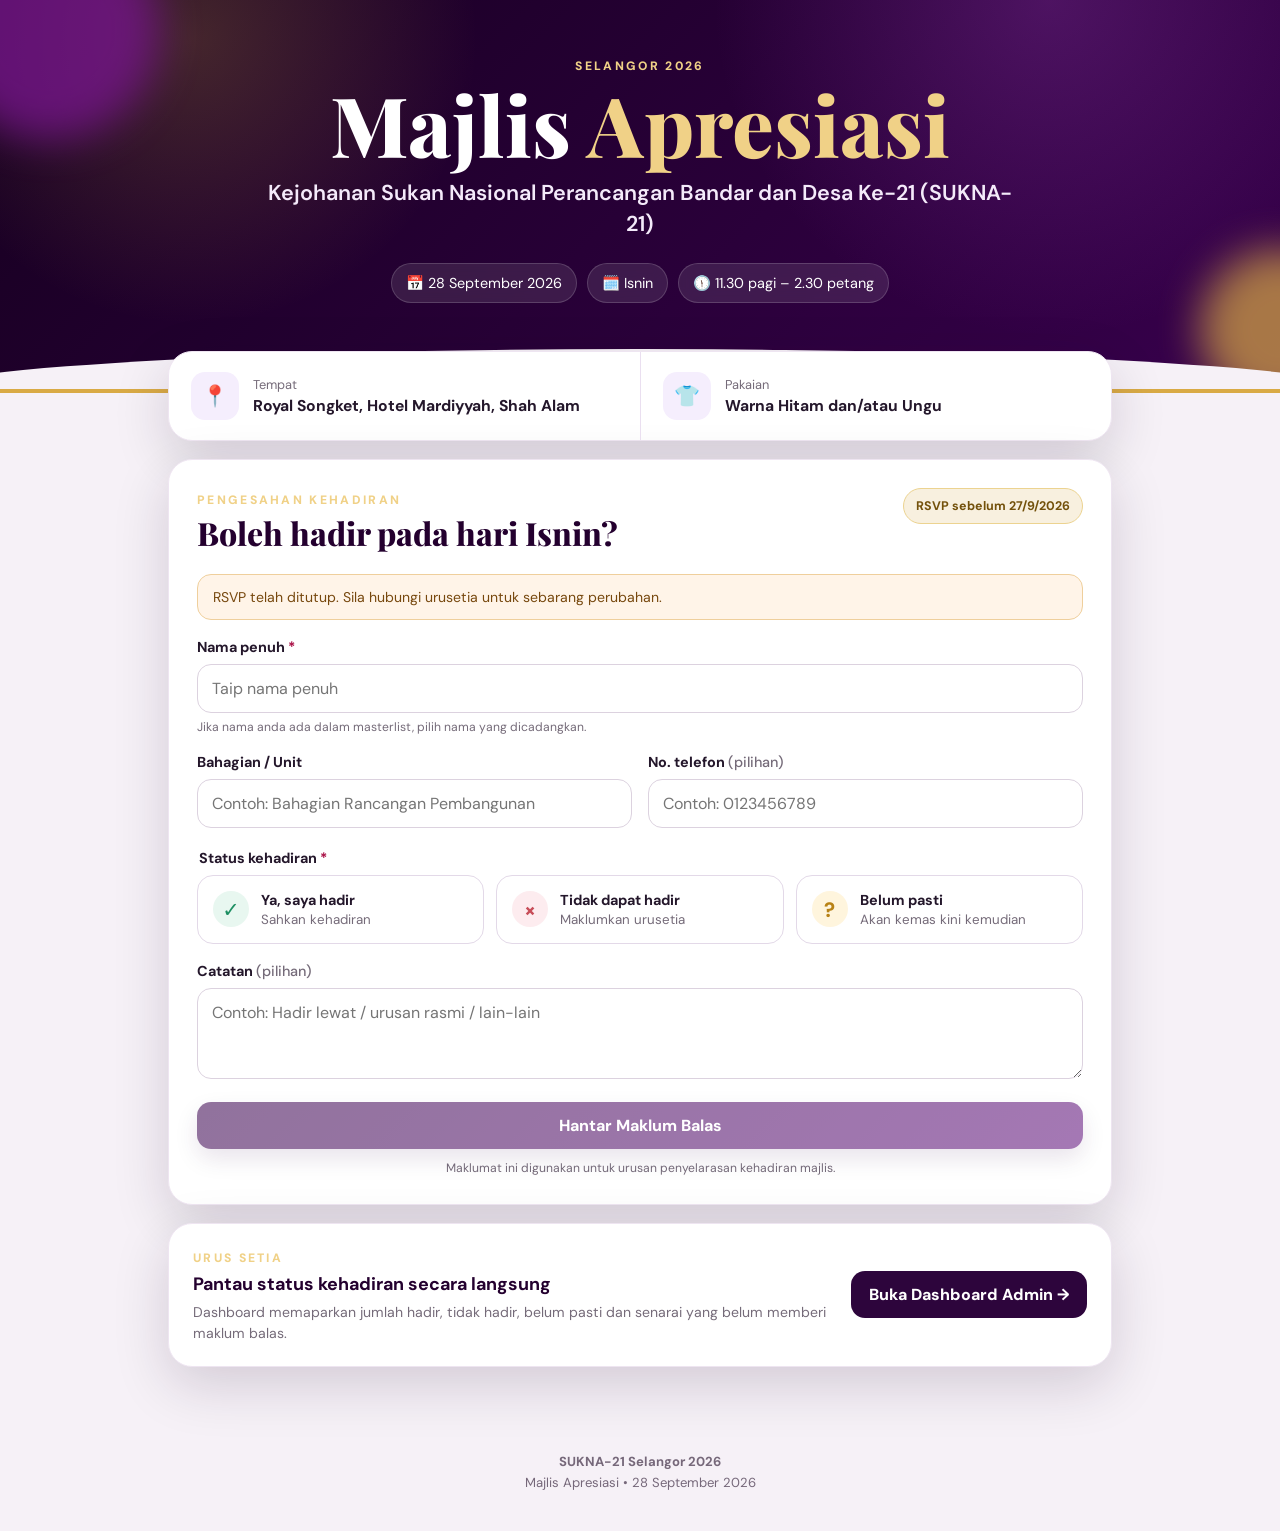
==== index.html @ e572989f "Add files via upload" ====
<!doctype html>
<html lang="ms">
<head>
  <meta charset="utf-8">
  <meta name="viewport" content="width=device-width,initial-scale=1,viewport-fit=cover">
  <meta name="theme-color" content="#21002f">
  <title>RSVP Majlis Apresiasi SUKNA-21</title>
  <meta name="description" content="Pengesahan kehadiran Majlis Apresiasi SUKNA-21 Selangor 2026.">
  <link rel="preconnect" href="https://fonts.googleapis.com">
  <link rel="preconnect" href="https://fonts.gstatic.com" crossorigin>
  <link href="https://fonts.googleapis.com/css2?family=DM+Sans:wght@400;500;600;700&family=Playfair+Display:wght@700;800&display=swap" rel="stylesheet">
  <link rel="stylesheet" href="styles.css">
</head>
<body>
  <div class="page-shell">
    <header class="hero">
      <div class="hero-glow hero-glow-a"></div>
      <div class="hero-glow hero-glow-b"></div>
      <div class="hero-inner">
        <div class="eyebrow">SELANGOR 2026</div>
        <h1>Majlis <span>Apresiasi</span></h1>
        <p class="hero-title">Kejohanan Sukan Nasional Perancangan Bandar dan Desa Ke-21 (SUKNA-21)</p>
        <div class="event-pills">
          <span>📅 28 September 2026</span>
          <span>🗓️ Isnin</span>
          <span>🕦 11.30 pagi – 2.30 petang</span>
        </div>
      </div>
    </header>

    <main class="content-wrap">
      <section class="event-card">
        <div class="event-row">
          <div class="event-icon">📍</div>
          <div>
            <span class="event-label">Tempat</span>
            <strong>Royal Songket, Hotel Mardiyyah, Shah Alam</strong>
          </div>
        </div>
        <div class="event-row">
          <div class="event-icon">👕</div>
          <div>
            <span class="event-label">Pakaian</span>
            <strong>Warna Hitam dan/atau Ungu</strong>
          </div>
        </div>
      </section>

      <section class="rsvp-card">
        <div class="section-head">
          <div>
            <span class="section-kicker">PENGESAHAN KEHADIRAN</span>
            <h2>Boleh hadir pada hari Isnin?</h2>
          </div>
          <div class="deadline-badge" id="deadlineBadge">RSVP sebelum 27/9/2026</div>
        </div>

        <div id="closedNotice" class="notice notice-warn hidden">
          RSVP telah ditutup. Sila hubungi urusetia untuk sebarang perubahan.
        </div>

        <form id="rsvpForm" novalidate>
          <input type="hidden" id="inviteeId">

          <label class="field">
            <span>Nama penuh <b>*</b></span>
            <div class="autocomplete-wrap">
              <input id="name" name="name" type="text" autocomplete="name" placeholder="Taip nama penuh" maxlength="120" required>
              <div class="suggestions hidden" id="suggestions"></div>
            </div>
            <small>Jika nama anda ada dalam masterlist, pilih nama yang dicadangkan.</small>
          </label>

          <div class="two-col">
            <label class="field">
              <span>Bahagian / Unit</span>
              <input id="unit" name="unit" type="text" placeholder="Contoh: Bahagian Rancangan Pembangunan" maxlength="120">
            </label>
            <label class="field">
              <span>No. telefon <em>(pilihan)</em></span>
              <input id="phone" name="phone" type="tel" inputmode="tel" placeholder="Contoh: 0123456789" maxlength="30">
            </label>
          </div>

          <fieldset class="status-field">
            <legend>Status kehadiran <b>*</b></legend>
            <div class="status-grid">
              <button type="button" class="status-btn hadir" data-status="hadir">
                <span class="status-emoji">✓</span>
                <span><strong>Ya, saya hadir</strong><small>Sahkan kehadiran</small></span>
              </button>
              <button type="button" class="status-btn tidak" data-status="tidak_hadir">
                <span class="status-emoji">×</span>
                <span><strong>Tidak dapat hadir</strong><small>Maklumkan urusetia</small></span>
              </button>
              <button type="button" class="status-btn mungkin" data-status="belum_pasti">
                <span class="status-emoji">?</span>
                <span><strong>Belum pasti</strong><small>Akan kemas kini kemudian</small></span>
              </button>
            </div>
            <input type="hidden" id="status" required>
          </fieldset>

          <label class="field">
            <span>Catatan <em>(pilihan)</em></span>
            <textarea id="note" name="note" rows="3" maxlength="300" placeholder="Contoh: Hadir lewat / urusan rasmi / lain-lain"></textarea>
          </label>

          <button id="submitBtn" class="primary-btn" type="submit">
            <span class="btn-text">Hantar Maklum Balas</span>
            <span class="spinner hidden" aria-hidden="true"></span>
          </button>
          <p class="privacy-note">Maklumat ini digunakan untuk urusan penyelarasan kehadiran majlis.</p>
        </form>

        <div id="successPanel" class="success-panel hidden">
          <div class="success-icon">✓</div>
          <h3>Terima kasih!</h3>
          <p>Maklum balas kehadiran anda telah direkodkan.</p>
          <button class="secondary-btn" id="editBtn" type="button">Kemas kini jawapan</button>
        </div>
      </section>

      <section class="quick-card">
        <div>
          <span class="section-kicker">URUS SETIA</span>
          <h3>Pantau status kehadiran secara langsung</h3>
          <p>Dashboard memaparkan jumlah hadir, tidak hadir, belum pasti dan senarai yang belum memberi maklum balas.</p>
        </div>
        <a class="admin-link" href="admin.html">Buka Dashboard Admin →</a>
      </section>
    </main>

    <footer>
      <strong>SUKNA-21 Selangor 2026</strong>
      <span>Majlis Apresiasi • 28 September 2026</span>
    </footer>
  </div>

  <div id="toast" class="toast" role="status" aria-live="polite"></div>
  <script src="config.js"></script>
  <script src="app.js"></script>
</body>
</html>
---- styles.css ----
:root{
  --purple-950:#16001f; --purple-900:#24002f; --purple-800:#38004d;
  --purple-700:#5b0a78; --purple-500:#8d36a8; --gold:#d9aa45;
  --gold-2:#f0d187; --cream:#fffaf1; --ink:#24172b; --muted:#756b79;
  --green:#1d8f62; --red:#c74d58; --amber:#b88215; --line:#eadff0;
  --shadow:0 18px 55px rgba(30,0,43,.16);
}
*{box-sizing:border-box}
html{scroll-behavior:smooth}
body{margin:0;font-family:"DM Sans",system-ui,-apple-system,Segoe UI,sans-serif;color:var(--ink);background:#f6f1f7}
button,input,textarea{font:inherit}
button,a{transition:.2s ease}
.hidden{display:none!important}
.page-shell{min-height:100vh}
.hero{position:relative;overflow:hidden;background:
 radial-gradient(circle at 15% 10%,rgba(217,170,69,.22),transparent 25%),
 radial-gradient(circle at 82% 0%,rgba(141,54,168,.35),transparent 30%),
 linear-gradient(135deg,var(--purple-950),var(--purple-800));color:white;padding:58px 20px 86px;border-bottom:4px solid var(--gold)}
.hero:after{content:"";position:absolute;left:-8%;right:-8%;bottom:-55px;height:95px;background:#f6f1f7;border-radius:50% 50% 0 0}
.hero-inner{position:relative;z-index:2;max-width:1000px;margin:auto;text-align:center}
.eyebrow,.section-kicker{font-size:.76rem;letter-spacing:.19em;font-weight:800;color:var(--gold-2)}
.hero h1{margin:10px 0 4px;font:800 clamp(2.7rem,8vw,5.2rem)/.95 "Playfair Display",serif}
.hero h1 span{color:var(--gold-2)}
.hero-title{max-width:760px;margin:15px auto 22px;font-size:clamp(1rem,2.4vw,1.35rem);font-weight:600;line-height:1.45;color:#f4eafa}
.event-pills{display:flex;flex-wrap:wrap;gap:10px;justify-content:center}
.event-pills span{background:rgba(255,255,255,.1);border:1px solid rgba(255,255,255,.16);backdrop-filter:blur(7px);padding:10px 14px;border-radius:999px;font-size:.9rem}
.hero-glow{position:absolute;border-radius:999px;filter:blur(20px);opacity:.7}
.hero-glow-a{width:220px;height:220px;background:#7d1596;left:-60px;top:-80px}
.hero-glow-b{width:160px;height:160px;background:#d9aa45;right:-80px;bottom:-20px}
.content-wrap{max-width:980px;margin:-42px auto 0;padding:0 18px 60px;position:relative;z-index:3}
.event-card,.rsvp-card,.quick-card,.dashboard-card{background:white;border:1px solid #eee5f1;border-radius:24px;box-shadow:var(--shadow)}
.event-card{display:grid;grid-template-columns:1fr 1fr;gap:0;margin-bottom:18px;overflow:hidden}
.event-row{display:flex;gap:14px;align-items:center;padding:20px 22px}
.event-row+ .event-row{border-left:1px solid var(--line)}
.event-icon{width:48px;height:48px;border-radius:14px;display:grid;place-items:center;background:#f5eefd;font-size:1.3rem}
.event-label{display:block;color:var(--muted);font-size:.8rem;margin-bottom:2px}
.event-row strong{font-size:.98rem;line-height:1.35}
.rsvp-card{padding:28px;margin-bottom:18px}
.section-head{display:flex;align-items:flex-start;justify-content:space-between;gap:20px;margin-bottom:24px}
.section-head h2{font:800 2rem/1.1 "Playfair Display",serif;margin:6px 0 0;color:var(--purple-900)}
.deadline-badge{font-size:.78rem;font-weight:700;padding:9px 12px;background:#f8f0df;color:#73510b;border:1px solid #ecd390;border-radius:999px;white-space:nowrap}
.field{display:block;margin-bottom:18px}
.field>span,.status-field legend{display:block;font-size:.9rem;font-weight:700;margin-bottom:8px}
.field b,.status-field b{color:#a80b42}
.field em{font-style:normal;font-weight:500;color:var(--muted)}
.field input,.field textarea,.search-box{width:100%;border:1px solid #dcd2df;background:#fff;border-radius:14px;padding:13px 14px;outline:none;color:var(--ink)}
.field input:focus,.field textarea:focus,.search-box:focus{border-color:var(--purple-500);box-shadow:0 0 0 4px rgba(141,54,168,.1)}
.field small{display:block;margin-top:6px;color:var(--muted);font-size:.76rem}
.two-col{display:grid;grid-template-columns:1fr 1fr;gap:16px}
.status-field{border:0;padding:0;margin:3px 0 18px}
.status-grid{display:grid;grid-template-columns:repeat(3,1fr);gap:12px}
.status-btn{border:1px solid #e3d9e8;background:#fff;border-radius:16px;padding:15px;display:flex;align-items:center;gap:12px;text-align:left;cursor:pointer;color:var(--ink)}
.status-btn:hover{transform:translateY(-2px);box-shadow:0 10px 28px rgba(36,0,47,.1)}
.status-emoji{width:36px;height:36px;display:grid;place-items:center;border-radius:50%;font-size:1.3rem;font-weight:800}
.status-btn.hadir .status-emoji{background:#e8f7f0;color:var(--green)}
.status-btn.tidak .status-emoji{background:#fdecef;color:var(--red)}
.status-btn.mungkin .status-emoji{background:#fff5dd;color:var(--amber)}
.status-btn.selected{border-width:2px}
.status-btn.hadir.selected{border-color:var(--green);background:#f3fbf7}
.status-btn.tidak.selected{border-color:var(--red);background:#fff7f8}
.status-btn.mungkin.selected{border-color:var(--amber);background:#fffaf0}
.status-btn strong{display:block;font-size:.9rem}.status-btn small{color:var(--muted);display:block;margin-top:2px}
.primary-btn,.secondary-btn,.admin-link{border:0;border-radius:14px;padding:13px 18px;font-weight:800;cursor:pointer;text-decoration:none;display:inline-flex;align-items:center;justify-content:center}
.primary-btn{width:100%;background:linear-gradient(135deg,var(--purple-800),var(--purple-700));color:white;box-shadow:0 10px 25px rgba(56,0,77,.2)}
.primary-btn:hover{transform:translateY(-1px);box-shadow:0 14px 30px rgba(56,0,77,.25)}
.primary-btn:disabled{opacity:.55;cursor:not-allowed;transform:none}
.primary-btn.mini{width:auto;padding:10px 14px}
.secondary-btn{background:#f4eef6;color:var(--purple-800);border:1px solid #e3d7e8}
.admin-link{background:#2d053c;color:white;white-space:nowrap}
.privacy-note{text-align:center;color:var(--muted);font-size:.76rem;margin:11px 0 0}
.quick-card{padding:22px 24px;display:flex;justify-content:space-between;align-items:center;gap:20px}
.quick-card h3{margin:5px 0 6px;font-size:1.12rem;color:var(--purple-900)}
.quick-card p{margin:0;color:var(--muted);font-size:.88rem;line-height:1.5;max-width:680px}
.notice{padding:13px 15px;border-radius:14px;margin:0 0 18px;font-size:.88rem}
.notice-warn{background:#fff4e8;border:1px solid #efcf9c;color:#77480e}
.notice-info{background:#f5eff9;border:1px solid #dfcfeb;color:#51226a}
.success-panel{text-align:center;padding:22px 8px 5px}
.success-icon{width:64px;height:64px;border-radius:50%;display:grid;place-items:center;margin:auto;background:#e7f7ef;color:var(--green);font-size:2rem;font-weight:800}
.success-panel h3{font:800 2rem "Playfair Display",serif;margin:14px 0 5px;color:var(--purple-900)}
.success-panel p{color:var(--muted);margin:0 0 18px}
.autocomplete-wrap{position:relative}
.suggestions{position:absolute;z-index:20;left:0;right:0;top:calc(100% + 6px);background:#fff;border:1px solid #ded4e2;border-radius:14px;box-shadow:0 16px 35px rgba(40,0,55,.15);overflow:hidden;max-height:280px;overflow-y:auto}
.suggestion{padding:11px 13px;cursor:pointer;border-bottom:1px solid #f1ebf3}
.suggestion:last-child{border-bottom:0}.suggestion:hover{background:#faf7fb}
.suggestion strong{display:block;font-size:.88rem}.suggestion small{color:var(--muted)}
.toast{position:fixed;left:50%;bottom:28px;transform:translate(-50%,20px);background:#24172b;color:#fff;padding:12px 16px;border-radius:12px;opacity:0;pointer-events:none;transition:.25s;z-index:100;box-shadow:0 12px 35px rgba(0,0,0,.25);max-width:92vw;text-align:center}
.toast.show{opacity:1;transform:translate(-50%,0)}
.toast.error{background:#8d2631}
.spinner{width:18px;height:18px;border:2px solid rgba(255,255,255,.35);border-top-color:white;border-radius:50%;animation:spin .8s linear infinite}
@keyframes spin{to{transform:rotate(360deg)}}
footer{padding:26px 20px 40px;text-align:center;color:#76687a;display:flex;flex-direction:column;gap:4px;font-size:.82rem}

/* Admin */
.admin-body{background:#f5f1f7}
.admin-topbar{background:linear-gradient(135deg,var(--purple-950),var(--purple-800));color:#fff;padding:30px max(20px,calc((100vw - 1180px)/2));display:flex;justify-content:space-between;align-items:center;gap:20px;border-bottom:3px solid var(--gold)}
.admin-topbar h1{margin:5px 0 2px;font:800 2rem "Playfair Display",serif}.admin-topbar p{margin:0;color:#d9cce0;font-size:.88rem}
.admin-actions{display:flex;gap:9px;flex-wrap:wrap}.admin-topbar .secondary-btn{background:rgba(255,255,255,.08);color:#fff;border-color:rgba(255,255,255,.16)}
.admin-main{max-width:1180px;margin:24px auto;padding:0 18px 60px}
.stats-grid{display:grid;grid-template-columns:repeat(5,1fr);gap:12px;margin:16px 0}
.stat-card{background:#fff;border:1px solid #e9e0ec;border-radius:18px;padding:18px;box-shadow:0 8px 24px rgba(35,0,48,.06)}
.stat-card span{color:var(--muted);font-size:.78rem;font-weight:700}.stat-card strong{display:block;font-size:2rem;margin-top:4px;color:var(--purple-900)}
.stat-hadir{border-top:4px solid var(--green)}.stat-tidak{border-top:4px solid var(--red)}.stat-mungkin{border-top:4px solid var(--amber)}.stat-pending{border-top:4px solid var(--purple-500)}.stat-total{border-top:4px solid var(--gold)}
.dashboard-card{padding:0;overflow:hidden;margin-bottom:18px}
.dashboard-tools{display:flex;justify-content:space-between;gap:15px;align-items:center;padding:16px;border-bottom:1px solid var(--line)}
.filter-tabs{display:flex;gap:7px;flex-wrap:wrap}
.filter-tab{border:1px solid #e0d6e5;background:#fff;color:#5b4c61;border-radius:999px;padding:8px 12px;font-size:.78rem;font-weight:700;cursor:pointer}
.filter-tab.active{background:var(--purple-800);color:white;border-color:var(--purple-800)}
.search-box{max-width:250px;padding:10px 12px}
.table-wrap{overflow:auto}
table{width:100%;border-collapse:collapse;min-width:680px}
th,td{padding:13px 16px;border-bottom:1px solid #eee7f0;text-align:left;font-size:.84rem}
th{font-size:.74rem;text-transform:uppercase;letter-spacing:.08em;color:#78677e;background:#fcfafc}
.status-chip{display:inline-flex;border-radius:999px;padding:6px 9px;font-size:.72rem;font-weight:800}
.status-chip.hadir{background:#e8f7f0;color:#15724d}.status-chip.tidak_hadir{background:#fdecef;color:#a33440}.status-chip.belum_pasti{background:#fff4db;color:#8b6310}.status-chip.belum_jawab{background:#f1e8f7;color:#6d3284}
.empty-row{text-align:center!important;color:var(--muted);padding:34px!important}
.table-footer{padding:12px 16px;display:flex;justify-content:space-between;color:var(--muted);font-size:.74rem;background:#fcfafc}
@media(max-width:820px){
 .event-card,.two-col{grid-template-columns:1fr}.event-row+.event-row{border-left:0;border-top:1px solid var(--line)}
 .status-grid{grid-template-columns:1fr}.section-head{flex-direction:column}.deadline-badge{white-space:normal}
 .quick-card{flex-direction:column;align-items:flex-start}.admin-link{width:100%}
 .admin-topbar{align-items:flex-start;flex-direction:column}.stats-grid{grid-template-columns:repeat(2,1fr)}
 .dashboard-tools{align-items:stretch;flex-direction:column}.search-box{max-width:none}
}
@media(max-width:520px){
 .hero{padding-top:42px}.content-wrap{padding-left:12px;padding-right:12px}.rsvp-card{padding:20px}
 .stats-grid{grid-template-columns:1fr 1fr}.stat-card{padding:14px}.stat-card strong{font-size:1.65rem}
 .table-footer{flex-direction:column;gap:4px}.event-pills span{font-size:.8rem}
}
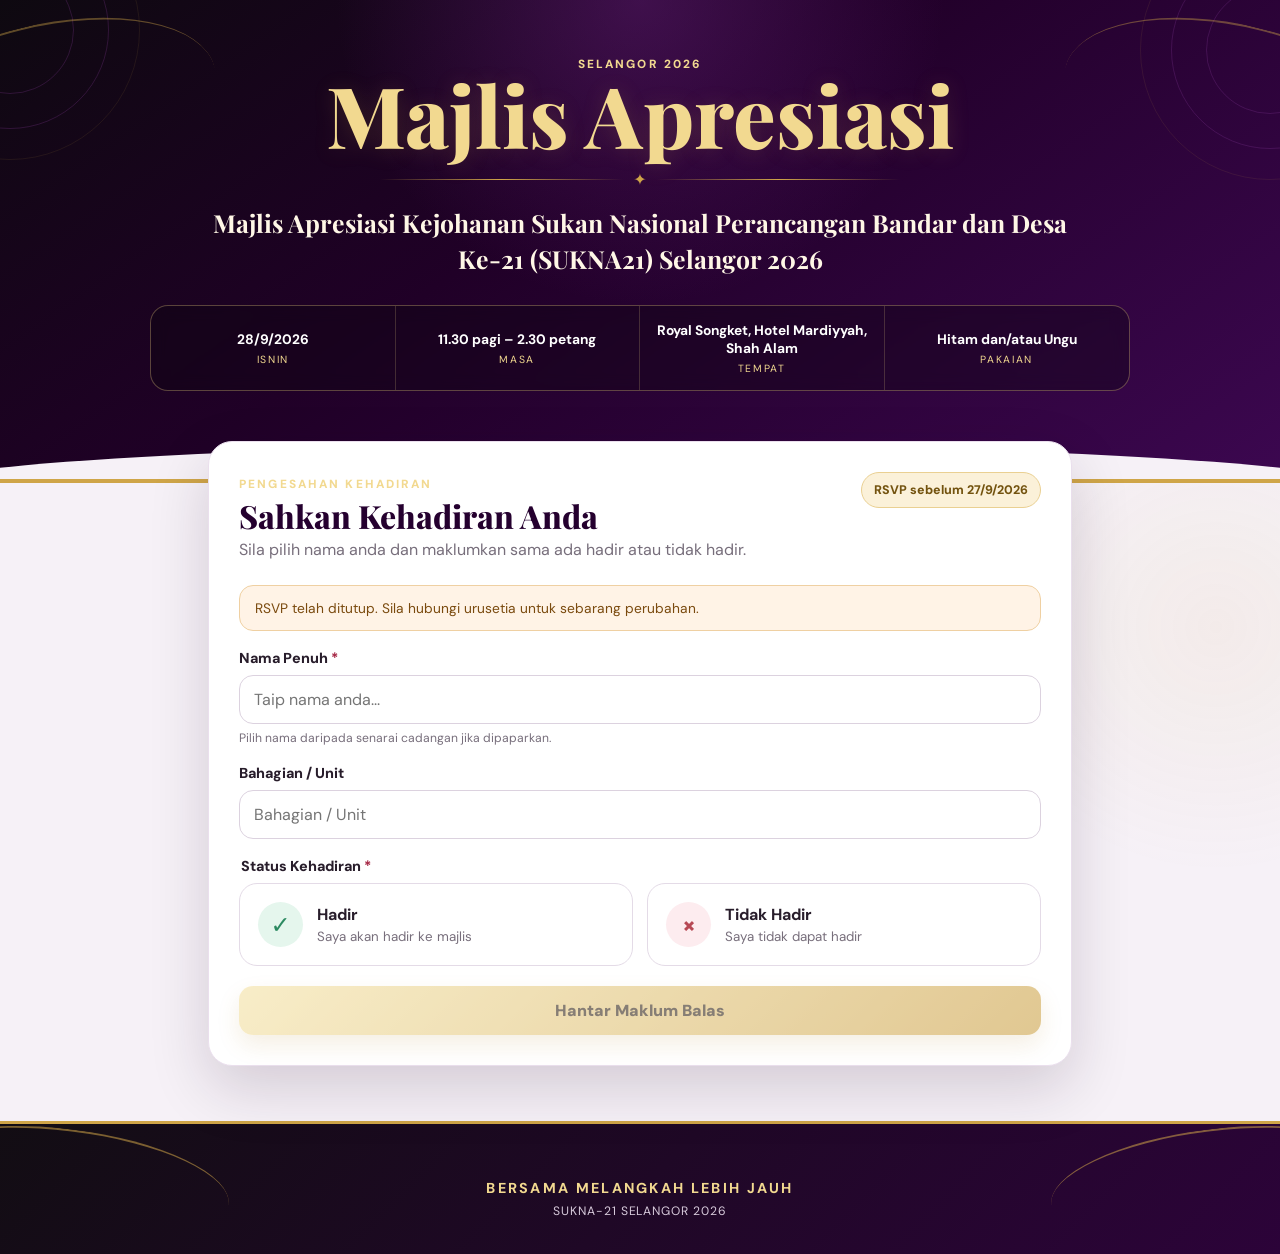
==== commit d28edf92: "Add files via upload" ====
--- a/index.html
+++ b/index.html
@@ -3,59 +3,49 @@
 <head>
   <meta charset="utf-8">
   <meta name="viewport" content="width=device-width,initial-scale=1,viewport-fit=cover">
-  <meta name="theme-color" content="#21002f">
-  <title>RSVP Majlis Apresiasi SUKNA-21</title>
+  <meta name="theme-color" content="#18001f">
+  <title>RSVP Majlis Apresiasi SUKNA-21 Selangor 2026</title>
   <meta name="description" content="Pengesahan kehadiran Majlis Apresiasi SUKNA-21 Selangor 2026.">
   <link rel="preconnect" href="https://fonts.googleapis.com">
   <link rel="preconnect" href="https://fonts.gstatic.com" crossorigin>
-  <link href="https://fonts.googleapis.com/css2?family=DM+Sans:wght@400;500;600;700&family=Playfair+Display:wght@700;800&display=swap" rel="stylesheet">
+  <link href="https://fonts.googleapis.com/css2?family=DM+Sans:wght@400;500;600;700;800&family=Playfair+Display:wght@700;800&display=swap" rel="stylesheet">
   <link rel="stylesheet" href="styles.css">
 </head>
 <body>
-  <div class="page-shell">
-    <header class="hero">
-      <div class="hero-glow hero-glow-a"></div>
-      <div class="hero-glow hero-glow-b"></div>
-      <div class="hero-inner">
-        <div class="eyebrow">SELANGOR 2026</div>
-        <h1>Majlis <span>Apresiasi</span></h1>
-        <p class="hero-title">Kejohanan Sukan Nasional Perancangan Bandar dan Desa Ke-21 (SUKNA-21)</p>
-        <div class="event-pills">
-          <span>📅 28 September 2026</span>
-          <span>🗓️ Isnin</span>
-          <span>🕦 11.30 pagi – 2.30 petang</span>
+  <div class="poster-shell">
+    <header class="poster-hero">
+      <div class="ornament ornament-left"></div>
+      <div class="ornament ornament-right"></div>
+      <div class="gold-arc arc-left"></div>
+      <div class="gold-arc arc-right"></div>
+
+      <div class="poster-inner">
+        <div class="kicker">SELANGOR 2026</div>
+        <div class="script-title">Majlis Apresiasi</div>
+        <div class="gold-divider"><span>✦</span></div>
+        <h1>Majlis Apresiasi Kejohanan Sukan Nasional Perancangan Bandar dan Desa Ke-21 (SUKNA21) Selangor 2026</h1>
+
+        <div class="event-meta">
+          <span><b>28/9/2026</b><small>ISNIN</small></span>
+          <span><b>11.30 pagi – 2.30 petang</b><small>MASA</small></span>
+          <span><b>Royal Songket, Hotel Mardiyyah, Shah Alam</b><small>TEMPAT</small></span>
+          <span><b>Hitam dan/atau Ungu</b><small>PAKAIAN</small></span>
         </div>
       </div>
     </header>
 
-    <main class="content-wrap">
-      <section class="event-card">
-        <div class="event-row">
-          <div class="event-icon">📍</div>
+    <main class="main-wrap">
+      <section class="rsvp-panel">
+        <div class="panel-heading">
           <div>
-            <span class="event-label">Tempat</span>
-            <strong>Royal Songket, Hotel Mardiyyah, Shah Alam</strong>
+            <span class="mini-kicker">PENGESAHAN KEHADIRAN</span>
+            <h2>Sahkan Kehadiran Anda</h2>
+            <p>Sila pilih nama anda dan maklumkan sama ada hadir atau tidak hadir.</p>
           </div>
-        </div>
-        <div class="event-row">
-          <div class="event-icon">👕</div>
-          <div>
-            <span class="event-label">Pakaian</span>
-            <strong>Warna Hitam dan/atau Ungu</strong>
-          </div>
-        </div>
-      </section>
-
-      <section class="rsvp-card">
-        <div class="section-head">
-          <div>
-            <span class="section-kicker">PENGESAHAN KEHADIRAN</span>
-            <h2>Boleh hadir pada hari Isnin?</h2>
-          </div>
-          <div class="deadline-badge" id="deadlineBadge">RSVP sebelum 27/9/2026</div>
+          <div class="deadline">RSVP sebelum 27/9/2026</div>
         </div>
 
-        <div id="closedNotice" class="notice notice-warn hidden">
+        <div id="closedNotice" class="notice warning hidden">
           RSVP telah ditutup. Sila hubungi urusetia untuk sebarang perubahan.
         </div>
 
@@ -63,77 +53,60 @@
           <input type="hidden" id="inviteeId">
 
           <label class="field">
-            <span>Nama penuh <b>*</b></span>
+            <span>Nama Penuh <b>*</b></span>
             <div class="autocomplete-wrap">
-              <input id="name" name="name" type="text" autocomplete="name" placeholder="Taip nama penuh" maxlength="120" required>
+              <input id="name" name="name" type="text" autocomplete="off" placeholder="Taip nama anda..." maxlength="120" required>
               <div class="suggestions hidden" id="suggestions"></div>
             </div>
-            <small>Jika nama anda ada dalam masterlist, pilih nama yang dicadangkan.</small>
+            <small>Pilih nama daripada senarai cadangan jika dipaparkan.</small>
           </label>
 
-          <div class="two-col">
-            <label class="field">
-              <span>Bahagian / Unit</span>
-              <input id="unit" name="unit" type="text" placeholder="Contoh: Bahagian Rancangan Pembangunan" maxlength="120">
-            </label>
-            <label class="field">
-              <span>No. telefon <em>(pilihan)</em></span>
-              <input id="phone" name="phone" type="tel" inputmode="tel" placeholder="Contoh: 0123456789" maxlength="30">
-            </label>
-          </div>
+          <label class="field">
+            <span>Bahagian / Unit</span>
+            <input id="unit" name="unit" type="text" placeholder="Bahagian / Unit" maxlength="120">
+          </label>
 
           <fieldset class="status-field">
-            <legend>Status kehadiran <b>*</b></legend>
-            <div class="status-grid">
+            <legend>Status Kehadiran <b>*</b></legend>
+            <div class="status-grid two-status">
               <button type="button" class="status-btn hadir" data-status="hadir">
-                <span class="status-emoji">✓</span>
-                <span><strong>Ya, saya hadir</strong><small>Sahkan kehadiran</small></span>
+                <span class="status-icon">✓</span>
+                <span class="status-copy">
+                  <strong>Hadir</strong>
+                  <small>Saya akan hadir ke majlis</small>
+                </span>
               </button>
+
               <button type="button" class="status-btn tidak" data-status="tidak_hadir">
-                <span class="status-emoji">×</span>
-                <span><strong>Tidak dapat hadir</strong><small>Maklumkan urusetia</small></span>
-              </button>
-              <button type="button" class="status-btn mungkin" data-status="belum_pasti">
-                <span class="status-emoji">?</span>
-                <span><strong>Belum pasti</strong><small>Akan kemas kini kemudian</small></span>
+                <span class="status-icon">×</span>
+                <span class="status-copy">
+                  <strong>Tidak Hadir</strong>
+                  <small>Saya tidak dapat hadir</small>
+                </span>
               </button>
             </div>
             <input type="hidden" id="status" required>
           </fieldset>
 
-          <label class="field">
-            <span>Catatan <em>(pilihan)</em></span>
-            <textarea id="note" name="note" rows="3" maxlength="300" placeholder="Contoh: Hadir lewat / urusan rasmi / lain-lain"></textarea>
-          </label>
-
-          <button id="submitBtn" class="primary-btn" type="submit">
+          <button id="submitBtn" class="gold-button" type="submit">
             <span class="btn-text">Hantar Maklum Balas</span>
             <span class="spinner hidden" aria-hidden="true"></span>
           </button>
-          <p class="privacy-note">Maklumat ini digunakan untuk urusan penyelarasan kehadiran majlis.</p>
         </form>
 
         <div id="successPanel" class="success-panel hidden">
-          <div class="success-icon">✓</div>
-          <h3>Terima kasih!</h3>
-          <p>Maklum balas kehadiran anda telah direkodkan.</p>
-          <button class="secondary-btn" id="editBtn" type="button">Kemas kini jawapan</button>
+          <div class="success-mark">✓</div>
+          <h3>Terima kasih</h3>
+          <p>Maklum balas kehadiran anda telah berjaya direkodkan.</p>
+          <button class="ghost-button" id="editBtn" type="button">Kemas Kini Jawapan</button>
         </div>
-      </section>
-
-      <section class="quick-card">
-        <div>
-          <span class="section-kicker">URUS SETIA</span>
-          <h3>Pantau status kehadiran secara langsung</h3>
-          <p>Dashboard memaparkan jumlah hadir, tidak hadir, belum pasti dan senarai yang belum memberi maklum balas.</p>
-        </div>
-        <a class="admin-link" href="admin.html">Buka Dashboard Admin →</a>
       </section>
     </main>
 
-    <footer>
-      <strong>SUKNA-21 Selangor 2026</strong>
-      <span>Majlis Apresiasi • 28 September 2026</span>
+    <footer class="poster-footer">
+      <div class="footer-skyline"></div>
+      <strong>BERSAMA MELANGKAH LEBIH JAUH</strong>
+      <span>SUKNA-21 SELANGOR 2026</span>
     </footer>
   </div>
 
--- a/styles.css
+++ b/styles.css
@@ -1,129 +1,168 @@
 
 :root{
-  --purple-950:#16001f; --purple-900:#24002f; --purple-800:#38004d;
-  --purple-700:#5b0a78; --purple-500:#8d36a8; --gold:#d9aa45;
-  --gold-2:#f0d187; --cream:#fffaf1; --ink:#24172b; --muted:#756b79;
-  --green:#1d8f62; --red:#c74d58; --amber:#b88215; --line:#eadff0;
-  --shadow:0 18px 55px rgba(30,0,43,.16);
+  --black:#100d12;
+  --purple-950:#16001f;
+  --purple-900:#25002f;
+  --purple-800:#3a064b;
+  --purple-700:#5a1671;
+  --purple-500:#8a3b9f;
+  --gold:#cfa548;
+  --gold-light:#f2d990;
+  --cream:#fffaf0;
+  --white:#ffffff;
+  --ink:#281d2b;
+  --muted:#776e7b;
+  --line:#e8dfeb;
+  --green:#2c8a61;
+  --red:#b74955;
+  --shadow:0 22px 60px rgba(31,0,38,.16);
 }
 *{box-sizing:border-box}
 html{scroll-behavior:smooth}
-body{margin:0;font-family:"DM Sans",system-ui,-apple-system,Segoe UI,sans-serif;color:var(--ink);background:#f6f1f7}
-button,input,textarea{font:inherit}
-button,a{transition:.2s ease}
+body{margin:0;font-family:"DM Sans",system-ui,-apple-system,Segoe UI,sans-serif;background:#f6f1f7;color:var(--ink)}
+button,input{font:inherit}
+button{cursor:pointer}
 .hidden{display:none!important}
-.page-shell{min-height:100vh}
-.hero{position:relative;overflow:hidden;background:
- radial-gradient(circle at 15% 10%,rgba(217,170,69,.22),transparent 25%),
- radial-gradient(circle at 82% 0%,rgba(141,54,168,.35),transparent 30%),
- linear-gradient(135deg,var(--purple-950),var(--purple-800));color:white;padding:58px 20px 86px;border-bottom:4px solid var(--gold)}
-.hero:after{content:"";position:absolute;left:-8%;right:-8%;bottom:-55px;height:95px;background:#f6f1f7;border-radius:50% 50% 0 0}
-.hero-inner{position:relative;z-index:2;max-width:1000px;margin:auto;text-align:center}
-.eyebrow,.section-kicker{font-size:.76rem;letter-spacing:.19em;font-weight:800;color:var(--gold-2)}
-.hero h1{margin:10px 0 4px;font:800 clamp(2.7rem,8vw,5.2rem)/.95 "Playfair Display",serif}
-.hero h1 span{color:var(--gold-2)}
-.hero-title{max-width:760px;margin:15px auto 22px;font-size:clamp(1rem,2.4vw,1.35rem);font-weight:600;line-height:1.45;color:#f4eafa}
-.event-pills{display:flex;flex-wrap:wrap;gap:10px;justify-content:center}
-.event-pills span{background:rgba(255,255,255,.1);border:1px solid rgba(255,255,255,.16);backdrop-filter:blur(7px);padding:10px 14px;border-radius:999px;font-size:.9rem}
-.hero-glow{position:absolute;border-radius:999px;filter:blur(20px);opacity:.7}
-.hero-glow-a{width:220px;height:220px;background:#7d1596;left:-60px;top:-80px}
-.hero-glow-b{width:160px;height:160px;background:#d9aa45;right:-80px;bottom:-20px}
-.content-wrap{max-width:980px;margin:-42px auto 0;padding:0 18px 60px;position:relative;z-index:3}
-.event-card,.rsvp-card,.quick-card,.dashboard-card{background:white;border:1px solid #eee5f1;border-radius:24px;box-shadow:var(--shadow)}
-.event-card{display:grid;grid-template-columns:1fr 1fr;gap:0;margin-bottom:18px;overflow:hidden}
-.event-row{display:flex;gap:14px;align-items:center;padding:20px 22px}
-.event-row+ .event-row{border-left:1px solid var(--line)}
-.event-icon{width:48px;height:48px;border-radius:14px;display:grid;place-items:center;background:#f5eefd;font-size:1.3rem}
-.event-label{display:block;color:var(--muted);font-size:.8rem;margin-bottom:2px}
-.event-row strong{font-size:.98rem;line-height:1.35}
-.rsvp-card{padding:28px;margin-bottom:18px}
-.section-head{display:flex;align-items:flex-start;justify-content:space-between;gap:20px;margin-bottom:24px}
-.section-head h2{font:800 2rem/1.1 "Playfair Display",serif;margin:6px 0 0;color:var(--purple-900)}
-.deadline-badge{font-size:.78rem;font-weight:700;padding:9px 12px;background:#f8f0df;color:#73510b;border:1px solid #ecd390;border-radius:999px;white-space:nowrap}
+.poster-shell{min-height:100vh;background:
+  radial-gradient(circle at 10% 3%,rgba(132,52,153,.16),transparent 18%),
+  radial-gradient(circle at 95% 50%,rgba(207,165,72,.08),transparent 18%),
+  #f6f1f7;
+}
+.poster-hero{
+  position:relative;overflow:hidden;color:white;
+  background:
+    radial-gradient(circle at 50% 0%,rgba(121,38,145,.38),transparent 38%),
+    linear-gradient(145deg,#0e0910 0%,#200027 43%,#3c0750 100%);
+  padding:56px 22px 88px;border-bottom:4px solid var(--gold);
+}
+.poster-hero:after{
+  content:"";position:absolute;left:-8%;right:-8%;bottom:-58px;height:92px;
+  background:#f6f1f7;border-radius:50% 50% 0 0;
+}
+.poster-inner{position:relative;z-index:3;max-width:1050px;margin:auto;text-align:center}
+.kicker,.mini-kicker{font-size:.74rem;font-weight:800;letter-spacing:.18em;color:var(--gold-light)}
+.script-title{font:800 clamp(2.8rem,8vw,5.3rem)/1 "Playfair Display",serif;color:var(--gold-light);text-shadow:0 2px 22px rgba(207,165,72,.18)}
+.script-title.small{font-size:2.6rem}
+.gold-divider{display:flex;align-items:center;gap:10px;max-width:520px;margin:12px auto 15px;color:var(--gold)}
+.gold-divider:before,.gold-divider:after{content:"";height:1px;flex:1;background:linear-gradient(90deg,transparent,var(--gold),transparent)}
+.poster-hero h1{max-width:900px;margin:0 auto;font:700 clamp(1.05rem,2.6vw,1.55rem)/1.45 "Playfair Display",serif;color:#fff7e6}
+.event-meta{margin:28px auto 0;display:grid;grid-template-columns:repeat(4,1fr);max-width:980px;border:1px solid rgba(235,207,130,.32);border-radius:18px;overflow:hidden;background:rgba(12,6,15,.35);backdrop-filter:blur(8px)}
+.event-meta span{padding:15px 13px;border-right:1px solid rgba(235,207,130,.2);display:flex;flex-direction:column;gap:4px;justify-content:center}
+.event-meta span:last-child{border-right:0}
+.event-meta b{font-size:.86rem;line-height:1.35;color:white}
+.event-meta small{font-size:.65rem;letter-spacing:.16em;color:var(--gold-light)}
+.ornament{position:absolute;width:260px;height:260px;border:1px solid rgba(210,169,74,.13);border-radius:50%;opacity:.75}
+.ornament:before,.ornament:after{content:"";position:absolute;border:1px solid rgba(139,62,158,.35);border-radius:50%;inset:30px}
+.ornament:after{inset:65px}
+.ornament-left{left:-120px;top:-100px}.ornament-right{right:-120px;top:-80px}
+.gold-arc{position:absolute;width:360px;height:170px;border-top:2px solid rgba(207,165,72,.6);border-radius:50%;top:26px;opacity:.7}
+.arc-left{left:-140px;transform:rotate(-14deg)}.arc-right{right:-140px;transform:rotate(14deg)}
+.main-wrap{position:relative;z-index:4;max-width:900px;margin:-42px auto 0;padding:0 18px 55px}
+.rsvp-panel,.login-card,.dashboard-card{background:white;border:1px solid #eadfed;border-radius:24px;box-shadow:var(--shadow)}
+.rsvp-panel{padding:30px}
+.panel-heading{display:flex;justify-content:space-between;align-items:flex-start;gap:20px;margin-bottom:25px}
+.panel-heading h2{margin:5px 0 6px;font:800 2rem/1.1 "Playfair Display",serif;color:var(--purple-900)}
+.panel-heading p{margin:0;color:var(--muted)}
+.deadline{background:#fbf1d9;border:1px solid #ead092;color:#73530f;padding:9px 12px;border-radius:999px;font-size:.78rem;font-weight:800;white-space:nowrap}
 .field{display:block;margin-bottom:18px}
-.field>span,.status-field legend{display:block;font-size:.9rem;font-weight:700;margin-bottom:8px}
-.field b,.status-field b{color:#a80b42}
-.field em{font-style:normal;font-weight:500;color:var(--muted)}
-.field input,.field textarea,.search-box{width:100%;border:1px solid #dcd2df;background:#fff;border-radius:14px;padding:13px 14px;outline:none;color:var(--ink)}
-.field input:focus,.field textarea:focus,.search-box:focus{border-color:var(--purple-500);box-shadow:0 0 0 4px rgba(141,54,168,.1)}
-.field small{display:block;margin-top:6px;color:var(--muted);font-size:.76rem}
-.two-col{display:grid;grid-template-columns:1fr 1fr;gap:16px}
-.status-field{border:0;padding:0;margin:3px 0 18px}
-.status-grid{display:grid;grid-template-columns:repeat(3,1fr);gap:12px}
-.status-btn{border:1px solid #e3d9e8;background:#fff;border-radius:16px;padding:15px;display:flex;align-items:center;gap:12px;text-align:left;cursor:pointer;color:var(--ink)}
-.status-btn:hover{transform:translateY(-2px);box-shadow:0 10px 28px rgba(36,0,47,.1)}
-.status-emoji{width:36px;height:36px;display:grid;place-items:center;border-radius:50%;font-size:1.3rem;font-weight:800}
-.status-btn.hadir .status-emoji{background:#e8f7f0;color:var(--green)}
-.status-btn.tidak .status-emoji{background:#fdecef;color:var(--red)}
-.status-btn.mungkin .status-emoji{background:#fff5dd;color:var(--amber)}
-.status-btn.selected{border-width:2px}
-.status-btn.hadir.selected{border-color:var(--green);background:#f3fbf7}
-.status-btn.tidak.selected{border-color:var(--red);background:#fff7f8}
-.status-btn.mungkin.selected{border-color:var(--amber);background:#fffaf0}
-.status-btn strong{display:block;font-size:.9rem}.status-btn small{color:var(--muted);display:block;margin-top:2px}
-.primary-btn,.secondary-btn,.admin-link{border:0;border-radius:14px;padding:13px 18px;font-weight:800;cursor:pointer;text-decoration:none;display:inline-flex;align-items:center;justify-content:center}
-.primary-btn{width:100%;background:linear-gradient(135deg,var(--purple-800),var(--purple-700));color:white;box-shadow:0 10px 25px rgba(56,0,77,.2)}
-.primary-btn:hover{transform:translateY(-1px);box-shadow:0 14px 30px rgba(56,0,77,.25)}
-.primary-btn:disabled{opacity:.55;cursor:not-allowed;transform:none}
-.primary-btn.mini{width:auto;padding:10px 14px}
-.secondary-btn{background:#f4eef6;color:var(--purple-800);border:1px solid #e3d7e8}
-.admin-link{background:#2d053c;color:white;white-space:nowrap}
-.privacy-note{text-align:center;color:var(--muted);font-size:.76rem;margin:11px 0 0}
-.quick-card{padding:22px 24px;display:flex;justify-content:space-between;align-items:center;gap:20px}
-.quick-card h3{margin:5px 0 6px;font-size:1.12rem;color:var(--purple-900)}
-.quick-card p{margin:0;color:var(--muted);font-size:.88rem;line-height:1.5;max-width:680px}
-.notice{padding:13px 15px;border-radius:14px;margin:0 0 18px;font-size:.88rem}
-.notice-warn{background:#fff4e8;border:1px solid #efcf9c;color:#77480e}
-.notice-info{background:#f5eff9;border:1px solid #dfcfeb;color:#51226a}
-.success-panel{text-align:center;padding:22px 8px 5px}
-.success-icon{width:64px;height:64px;border-radius:50%;display:grid;place-items:center;margin:auto;background:#e7f7ef;color:var(--green);font-size:2rem;font-weight:800}
-.success-panel h3{font:800 2rem "Playfair Display",serif;margin:14px 0 5px;color:var(--purple-900)}
-.success-panel p{color:var(--muted);margin:0 0 18px}
+.field>span,.status-field legend{display:block;font-weight:800;font-size:.9rem;margin-bottom:8px}
+.field b,.status-field b{color:#a3203f}
+.field input,.search-box{width:100%;border:1px solid #dcd2df;background:white;border-radius:14px;padding:13px 14px;outline:none;color:var(--ink)}
+.field input:focus,.search-box:focus{border-color:var(--purple-500);box-shadow:0 0 0 4px rgba(138,59,159,.11)}
+.field small{display:block;color:var(--muted);font-size:.76rem;margin-top:6px}
 .autocomplete-wrap{position:relative}
-.suggestions{position:absolute;z-index:20;left:0;right:0;top:calc(100% + 6px);background:#fff;border:1px solid #ded4e2;border-radius:14px;box-shadow:0 16px 35px rgba(40,0,55,.15);overflow:hidden;max-height:280px;overflow-y:auto}
-.suggestion{padding:11px 13px;cursor:pointer;border-bottom:1px solid #f1ebf3}
-.suggestion:last-child{border-bottom:0}.suggestion:hover{background:#faf7fb}
+.suggestions{position:absolute;z-index:30;left:0;right:0;top:calc(100% + 6px);max-height:300px;overflow:auto;background:white;border:1px solid #dfd6e3;border-radius:14px;box-shadow:0 16px 40px rgba(36,0,48,.16)}
+.suggestion{padding:11px 13px;border-bottom:1px solid #f1ebf3;cursor:pointer}
+.suggestion:last-child{border-bottom:0}.suggestion:hover{background:#faf6fc}
 .suggestion strong{display:block;font-size:.88rem}.suggestion small{color:var(--muted)}
-.toast{position:fixed;left:50%;bottom:28px;transform:translate(-50%,20px);background:#24172b;color:#fff;padding:12px 16px;border-radius:12px;opacity:0;pointer-events:none;transition:.25s;z-index:100;box-shadow:0 12px 35px rgba(0,0,0,.25);max-width:92vw;text-align:center}
-.toast.show{opacity:1;transform:translate(-50%,0)}
-.toast.error{background:#8d2631}
-.spinner{width:18px;height:18px;border:2px solid rgba(255,255,255,.35);border-top-color:white;border-radius:50%;animation:spin .8s linear infinite}
+.status-field{border:0;padding:0;margin:3px 0 20px}
+.status-grid.two-status{display:grid;grid-template-columns:1fr 1fr;gap:14px}
+.status-btn{border:1px solid #e4dbe7;border-radius:18px;background:white;padding:18px;display:flex;align-items:center;gap:14px;text-align:left;color:var(--ink)}
+.status-btn:hover{transform:translateY(-2px);box-shadow:0 10px 30px rgba(35,0,46,.09)}
+.status-icon{width:45px;height:45px;border-radius:50%;display:grid;place-items:center;font-size:1.5rem;font-weight:900}
+.status-btn.hadir .status-icon{background:#e5f6ed;color:var(--green)}
+.status-btn.tidak .status-icon{background:#fdecef;color:var(--red)}
+.status-btn.hadir.selected{border:2px solid var(--green);background:#f4fbf7}
+.status-btn.tidak.selected{border:2px solid var(--red);background:#fff7f8}
+.status-copy strong{display:block;font-size:1rem}.status-copy small{display:block;color:var(--muted);margin-top:3px}
+.gold-button,.gold-small{
+  border:0;color:#241505;font-weight:900;
+  background:linear-gradient(135deg,#f3df9c,#c99b39);
+  box-shadow:0 10px 24px rgba(175,124,25,.22);
+}
+.gold-button{width:100%;padding:14px 18px;border-radius:14px;display:flex;justify-content:center;align-items:center;gap:10px}
+.gold-button:hover,.gold-small:hover{transform:translateY(-1px);filter:brightness(1.03)}
+.gold-button:disabled{opacity:.55;cursor:not-allowed;transform:none}
+.ghost-button{border:1px solid #dfd3e4;background:#f7f2f8;color:var(--purple-800);border-radius:12px;padding:11px 15px;font-weight:800}
+.notice{padding:13px 15px;border-radius:14px;margin-bottom:18px;font-size:.86rem}
+.warning{background:#fff3e6;border:1px solid #efd0a2;color:#7a4a0e}
+.success-panel{text-align:center;padding:20px 4px 4px}
+.success-mark{width:66px;height:66px;border-radius:50%;display:grid;place-items:center;margin:auto;background:#e7f6ee;color:var(--green);font-size:2rem;font-weight:900}
+.success-panel h3{font:800 2rem "Playfair Display",serif;margin:13px 0 4px;color:var(--purple-900)}
+.success-panel p{margin:0 0 18px;color:var(--muted)}
+.spinner{width:18px;height:18px;border:2px solid rgba(40,20,5,.25);border-top-color:#2d1907;border-radius:50%;animation:spin .8s linear infinite}
 @keyframes spin{to{transform:rotate(360deg)}}
-footer{padding:26px 20px 40px;text-align:center;color:#76687a;display:flex;flex-direction:column;gap:4px;font-size:.82rem}
+.poster-footer{position:relative;overflow:hidden;text-align:center;padding:55px 20px 35px;color:white;background:linear-gradient(135deg,#120d13,#2c0339);border-top:3px solid var(--gold)}
+.poster-footer:before,.poster-footer:after{content:"";position:absolute;width:330px;height:110px;border-top:2px solid rgba(207,165,72,.55);border-radius:50%;top:5px}
+.poster-footer:before{left:-100px;transform:rotate(7deg)}.poster-footer:after{right:-100px;transform:rotate(-7deg)}
+.poster-footer strong{display:block;color:var(--gold-light);letter-spacing:.16em;font-size:.9rem}
+.poster-footer span{display:block;margin-top:6px;color:#d7cadb;font-size:.76rem;letter-spacing:.08em}
+.toast{position:fixed;left:50%;bottom:28px;z-index:100;transform:translate(-50%,18px);opacity:0;pointer-events:none;background:#211523;color:white;border-radius:12px;padding:12px 16px;box-shadow:0 15px 40px rgba(0,0,0,.25);transition:.22s;max-width:92vw;text-align:center}
+.toast.show{opacity:1;transform:translate(-50%,0)}.toast.error{background:#882d38}
+
+/* Login */
+.login-page{min-height:100vh;background:
+  radial-gradient(circle at 20% 5%,rgba(139,55,163,.32),transparent 24%),
+  radial-gradient(circle at 90% 90%,rgba(207,165,72,.15),transparent 28%),
+  linear-gradient(145deg,#0c090d,#22002a 55%,#430956);display:grid;place-items:center;padding:22px}
+.login-shell{width:min(520px,100%)}
+.login-brand{text-align:center;color:white;margin-bottom:20px}
+.login-brand p{margin:6px 0;color:#d9cddd;letter-spacing:.12em;text-transform:uppercase;font-size:.74rem}
+.login-card{padding:28px}
+.login-card h1{font:800 2rem "Playfair Display",serif;color:var(--purple-900);margin:0 0 5px}
+.login-card>p{margin:0 0 22px;color:var(--muted)}
+.back-link{display:block;text-align:center;margin-top:16px;color:var(--purple-700);text-decoration:none;font-size:.82rem;font-weight:700}
 
 /* Admin */
-.admin-body{background:#f5f1f7}
-.admin-topbar{background:linear-gradient(135deg,var(--purple-950),var(--purple-800));color:#fff;padding:30px max(20px,calc((100vw - 1180px)/2));display:flex;justify-content:space-between;align-items:center;gap:20px;border-bottom:3px solid var(--gold)}
-.admin-topbar h1{margin:5px 0 2px;font:800 2rem "Playfair Display",serif}.admin-topbar p{margin:0;color:#d9cce0;font-size:.88rem}
-.admin-actions{display:flex;gap:9px;flex-wrap:wrap}.admin-topbar .secondary-btn{background:rgba(255,255,255,.08);color:#fff;border-color:rgba(255,255,255,.16)}
-.admin-main{max-width:1180px;margin:24px auto;padding:0 18px 60px}
-.stats-grid{display:grid;grid-template-columns:repeat(5,1fr);gap:12px;margin:16px 0}
-.stat-card{background:#fff;border:1px solid #e9e0ec;border-radius:18px;padding:18px;box-shadow:0 8px 24px rgba(35,0,48,.06)}
-.stat-card span{color:var(--muted);font-size:.78rem;font-weight:700}.stat-card strong{display:block;font-size:2rem;margin-top:4px;color:var(--purple-900)}
-.stat-hadir{border-top:4px solid var(--green)}.stat-tidak{border-top:4px solid var(--red)}.stat-mungkin{border-top:4px solid var(--amber)}.stat-pending{border-top:4px solid var(--purple-500)}.stat-total{border-top:4px solid var(--gold)}
-.dashboard-card{padding:0;overflow:hidden;margin-bottom:18px}
-.dashboard-tools{display:flex;justify-content:space-between;gap:15px;align-items:center;padding:16px;border-bottom:1px solid var(--line)}
+.admin-page{background:#f5f1f7}
+.admin-header{background:linear-gradient(135deg,#100d12,#2d0439 70%,#4a0b5d);border-bottom:3px solid var(--gold);color:white;padding:28px max(20px,calc((100vw - 1180px)/2));display:flex;justify-content:space-between;align-items:center;gap:18px}
+.admin-header h1{font:800 2.1rem "Playfair Display",serif;margin:5px 0 3px;color:#fff8e9}
+.admin-header p{margin:0;color:#d9cddd;font-size:.85rem}
+.admin-actions{display:flex;gap:8px;flex-wrap:wrap}
+.gold-small,.ghost-dark,.danger-small{border-radius:11px;padding:10px 13px;font-weight:800;border:0}
+.ghost-dark{background:rgba(255,255,255,.08);color:white;border:1px solid rgba(255,255,255,.14)}
+.danger-small{background:#6e2632;color:white}
+.admin-main{max-width:1180px;margin:22px auto;padding:0 18px 60px}
+.stats-grid.four{display:grid;grid-template-columns:repeat(4,1fr);gap:12px;margin-bottom:16px}
+.stat-card{background:white;border:1px solid #e9e0ec;border-radius:18px;padding:19px;box-shadow:0 8px 24px rgba(35,0,48,.06);border-top:4px solid var(--gold)}
+.stat-card span{color:var(--muted);font-size:.78rem;font-weight:800}.stat-card strong{display:block;font-size:2rem;color:var(--purple-900);margin-top:4px}
+.hadir-card{border-top-color:var(--green)}.tidak-card{border-top-color:var(--red)}.pending-card{border-top-color:var(--purple-500)}
+.dashboard-card{overflow:hidden}
+.dashboard-tools{display:flex;justify-content:space-between;align-items:center;gap:14px;padding:15px;border-bottom:1px solid var(--line)}
 .filter-tabs{display:flex;gap:7px;flex-wrap:wrap}
-.filter-tab{border:1px solid #e0d6e5;background:#fff;color:#5b4c61;border-radius:999px;padding:8px 12px;font-size:.78rem;font-weight:700;cursor:pointer}
+.filter-tab{border:1px solid #e0d7e4;background:white;color:#5a4c5f;border-radius:999px;padding:8px 12px;font-weight:800;font-size:.76rem}
 .filter-tab.active{background:var(--purple-800);color:white;border-color:var(--purple-800)}
-.search-box{max-width:250px;padding:10px 12px}
+.search-box{max-width:260px;padding:10px 12px}
 .table-wrap{overflow:auto}
 table{width:100%;border-collapse:collapse;min-width:680px}
 th,td{padding:13px 16px;border-bottom:1px solid #eee7f0;text-align:left;font-size:.84rem}
-th{font-size:.74rem;text-transform:uppercase;letter-spacing:.08em;color:#78677e;background:#fcfafc}
-.status-chip{display:inline-flex;border-radius:999px;padding:6px 9px;font-size:.72rem;font-weight:800}
-.status-chip.hadir{background:#e8f7f0;color:#15724d}.status-chip.tidak_hadir{background:#fdecef;color:#a33440}.status-chip.belum_pasti{background:#fff4db;color:#8b6310}.status-chip.belum_jawab{background:#f1e8f7;color:#6d3284}
-.empty-row{text-align:center!important;color:var(--muted);padding:34px!important}
-.table-footer{padding:12px 16px;display:flex;justify-content:space-between;color:var(--muted);font-size:.74rem;background:#fcfafc}
-@media(max-width:820px){
- .event-card,.two-col{grid-template-columns:1fr}.event-row+.event-row{border-left:0;border-top:1px solid var(--line)}
- .status-grid{grid-template-columns:1fr}.section-head{flex-direction:column}.deadline-badge{white-space:normal}
- .quick-card{flex-direction:column;align-items:flex-start}.admin-link{width:100%}
- .admin-topbar{align-items:flex-start;flex-direction:column}.stats-grid{grid-template-columns:repeat(2,1fr)}
- .dashboard-tools{align-items:stretch;flex-direction:column}.search-box{max-width:none}
+th{background:#fcfafc;color:#76697b;font-size:.72rem;text-transform:uppercase;letter-spacing:.08em}
+.status-chip{display:inline-flex;border-radius:999px;padding:6px 9px;font-size:.72rem;font-weight:900}
+.status-chip.hadir{background:#e6f6ed;color:#1b724f}.status-chip.tidak_hadir{background:#fdebee;color:#a13945}.status-chip.belum_jawab{background:#f1e8f7;color:#6b3283}
+.empty-row{text-align:center!important;color:var(--muted);padding:32px!important}
+.table-footer{padding:11px 16px;background:#fcfafc;color:var(--muted);display:flex;justify-content:space-between;gap:12px;font-size:.73rem}
+
+@media(max-width:850px){
+  .event-meta{grid-template-columns:1fr 1fr}.event-meta span:nth-child(2){border-right:0}.event-meta span:nth-child(-n+2){border-bottom:1px solid rgba(235,207,130,.2)}
+  .panel-heading{flex-direction:column}.deadline{white-space:normal}
+  .admin-header{align-items:flex-start;flex-direction:column}
+  .stats-grid.four{grid-template-columns:1fr 1fr}
+  .dashboard-tools{flex-direction:column;align-items:stretch}.search-box{max-width:none}
 }
-@media(max-width:520px){
- .hero{padding-top:42px}.content-wrap{padding-left:12px;padding-right:12px}.rsvp-card{padding:20px}
- .stats-grid{grid-template-columns:1fr 1fr}.stat-card{padding:14px}.stat-card strong{font-size:1.65rem}
- .table-footer{flex-direction:column;gap:4px}.event-pills span{font-size:.8rem}
+@media(max-width:560px){
+  .poster-hero{padding:42px 14px 76px}.main-wrap{padding-left:12px;padding-right:12px}.rsvp-panel{padding:20px}
+  .status-grid.two-status{grid-template-columns:1fr}
+  .event-meta{grid-template-columns:1fr}.event-meta span{border-right:0!important;border-bottom:1px solid rgba(235,207,130,.2)}
+  .event-meta span:last-child{border-bottom:0}.stats-grid.four{grid-template-columns:1fr 1fr}
+  .table-footer{flex-direction:column}
 }
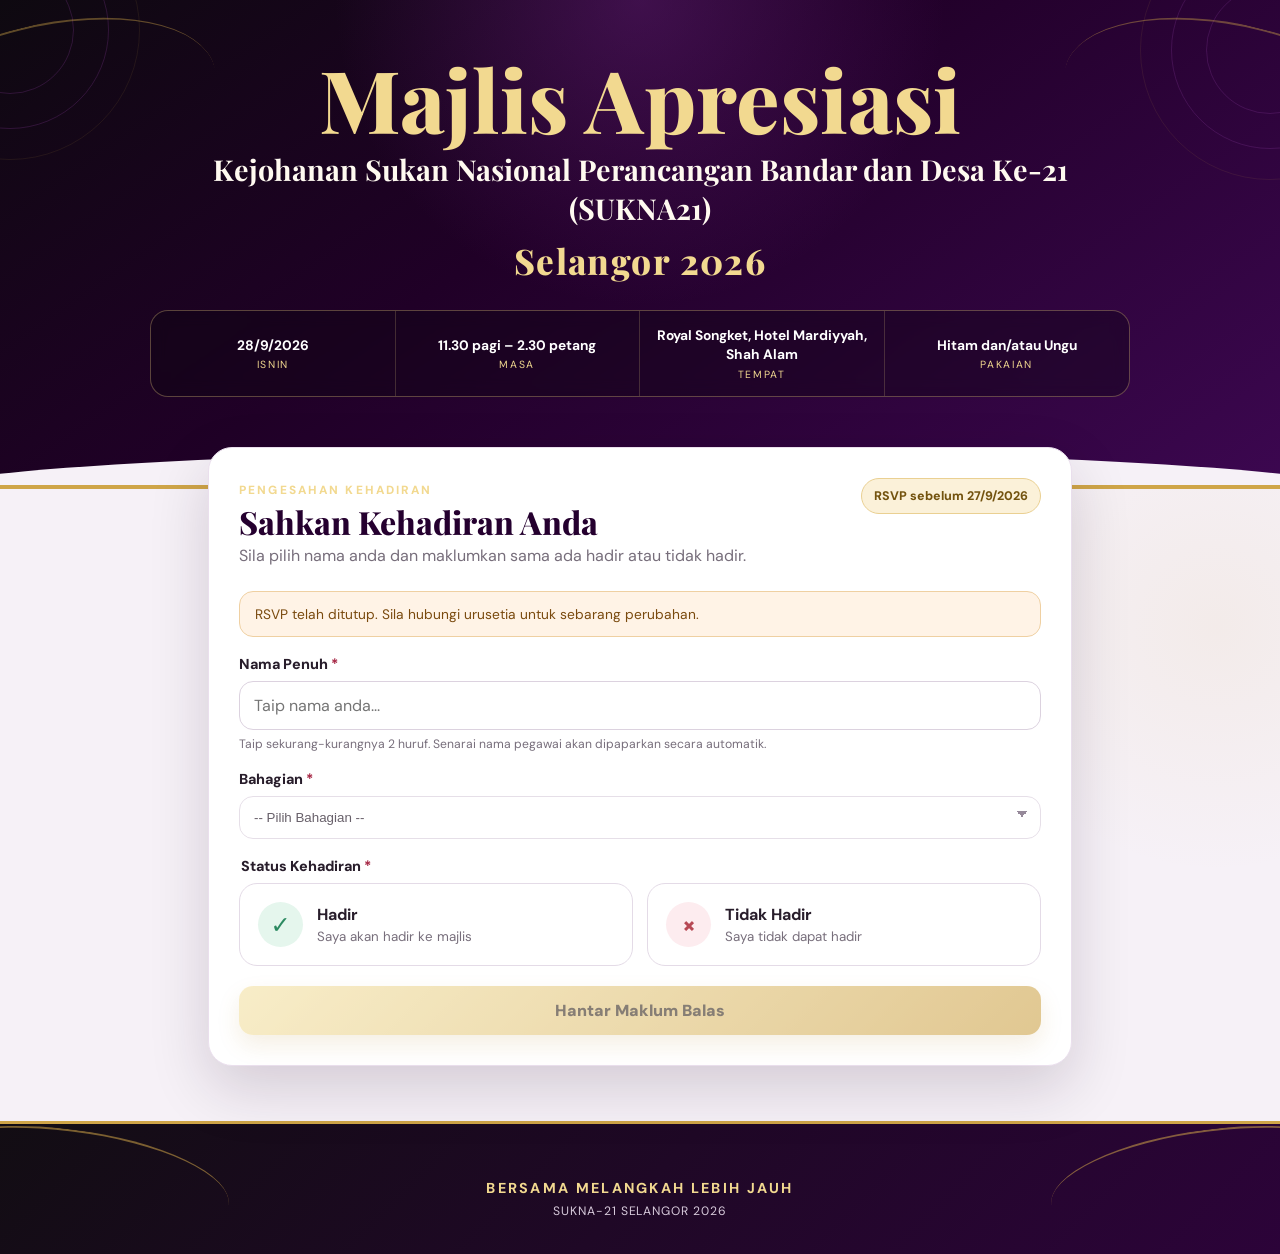
==== commit a5e247e5: "Add files via upload" ====
--- a/index.html
+++ b/index.html
@@ -20,10 +20,11 @@
       <div class="gold-arc arc-right"></div>
 
       <div class="poster-inner">
-        <div class="kicker">SELANGOR 2026</div>
-        <div class="script-title">Majlis Apresiasi</div>
-        <div class="gold-divider"><span>✦</span></div>
-        <h1>Majlis Apresiasi Kejohanan Sukan Nasional Perancangan Bandar dan Desa Ke-21 (SUKNA21) Selangor 2026</h1>
+        <h1 class="event-title">
+          <span>Majlis Apresiasi</span>
+          <span>Kejohanan Sukan Nasional Perancangan Bandar dan Desa Ke-21 (SUKNA21)</span>
+          <span>Selangor 2026</span>
+        </h1>
 
         <div class="event-meta">
           <span><b>28/9/2026</b><small>ISNIN</small></span>
@@ -58,12 +59,18 @@
               <input id="name" name="name" type="text" autocomplete="off" placeholder="Taip nama anda..." maxlength="120" required>
               <div class="suggestions hidden" id="suggestions"></div>
             </div>
-            <small>Pilih nama daripada senarai cadangan jika dipaparkan.</small>
+            <small>Taip sekurang-kurangnya 2 huruf. Senarai nama pegawai akan dipaparkan secara automatik.</small>
           </label>
 
           <label class="field">
-            <span>Bahagian / Unit</span>
-            <input id="unit" name="unit" type="text" placeholder="Bahagian / Unit" maxlength="120">
+            <span>Bahagian <b>*</b></span>
+            <select id="unit" name="unit" required>
+              <option value="">-- Pilih Bahagian --</option>
+              <option value="Pentadbiran dan Kewangan">Pentadbiran dan Kewangan</option>
+              <option value="Perancangan Korporat">Perancangan Korporat</option>
+              <option value="Pengawalan Perancangan">Pengawalan Perancangan</option>
+              <option value="Rancangan Pembangunan">Rancangan Pembangunan</option>
+            </select>
           </label>
 
           <fieldset class="status-field">
--- a/styles.css
+++ b/styles.css
@@ -67,8 +67,8 @@
 .field{display:block;margin-bottom:18px}
 .field>span,.status-field legend{display:block;font-weight:800;font-size:.9rem;margin-bottom:8px}
 .field b,.status-field b{color:#a3203f}
-.field input,.search-box{width:100%;border:1px solid #dcd2df;background:white;border-radius:14px;padding:13px 14px;outline:none;color:var(--ink)}
-.field input:focus,.search-box:focus{border-color:var(--purple-500);box-shadow:0 0 0 4px rgba(138,59,159,.11)}
+.field input,.field select,.search-box{width:100%;border:1px solid #dcd2df;background:white;border-radius:14px;padding:13px 14px;outline:none;color:var(--ink)}
+.field input:focus,.field select:focus,.search-box:focus{border-color:var(--purple-500);box-shadow:0 0 0 4px rgba(138,59,159,.11)}
 .field small{display:block;color:var(--muted);font-size:.76rem;margin-top:6px}
 .autocomplete-wrap{position:relative}
 .suggestions{position:absolute;z-index:30;left:0;right:0;top:calc(100% + 6px);max-height:300px;overflow:auto;background:white;border:1px solid #dfd6e3;border-radius:14px;box-shadow:0 16px 40px rgba(36,0,48,.16)}
@@ -166,3 +166,43 @@
   .event-meta span:last-child{border-bottom:0}.stats-grid.four{grid-template-columns:1fr 1fr}
   .table-footer{flex-direction:column}
 }
+
+.field select{
+  appearance:none;
+  background:
+    linear-gradient(45deg,transparent 50%,#6a5870 50%) calc(100% - 18px) calc(50% - 3px)/6px 6px no-repeat,
+    linear-gradient(135deg,#6a5870 50%,transparent 50%) calc(100% - 12px) calc(50% - 3px)/6px 6px no-repeat,
+    #fff;
+  padding-right:40px;
+}
+.name-confirmed{
+  border-color:#2c8a61!important;
+  box-shadow:0 0 0 4px rgba(44,138,97,.10)!important;
+}
+.suggestion.no-result{
+  cursor:default;
+  background:#faf7fb;
+}
+.suggestion.no-result:hover{background:#faf7fb}
+.event-title{
+  margin:0 auto;
+  max-width:1000px;
+  display:flex;
+  flex-direction:column;
+  gap:8px;
+  color:#fff7e6;
+}
+.event-title span:nth-child(1){
+  font:800 clamp(2.8rem,8vw,5.4rem)/1 "Playfair Display",serif;
+  color:var(--gold-light);
+}
+.event-title span:nth-child(2){
+  font:700 clamp(1.1rem,2.8vw,1.8rem)/1.35 "Playfair Display",serif;
+  color:#fffaf0;
+}
+.event-title span:nth-child(3){
+  margin-top:4px;
+  font:800 clamp(1.35rem,3.5vw,2.2rem)/1.2 "Playfair Display",serif;
+  color:var(--gold-light);
+  letter-spacing:.04em;
+}
